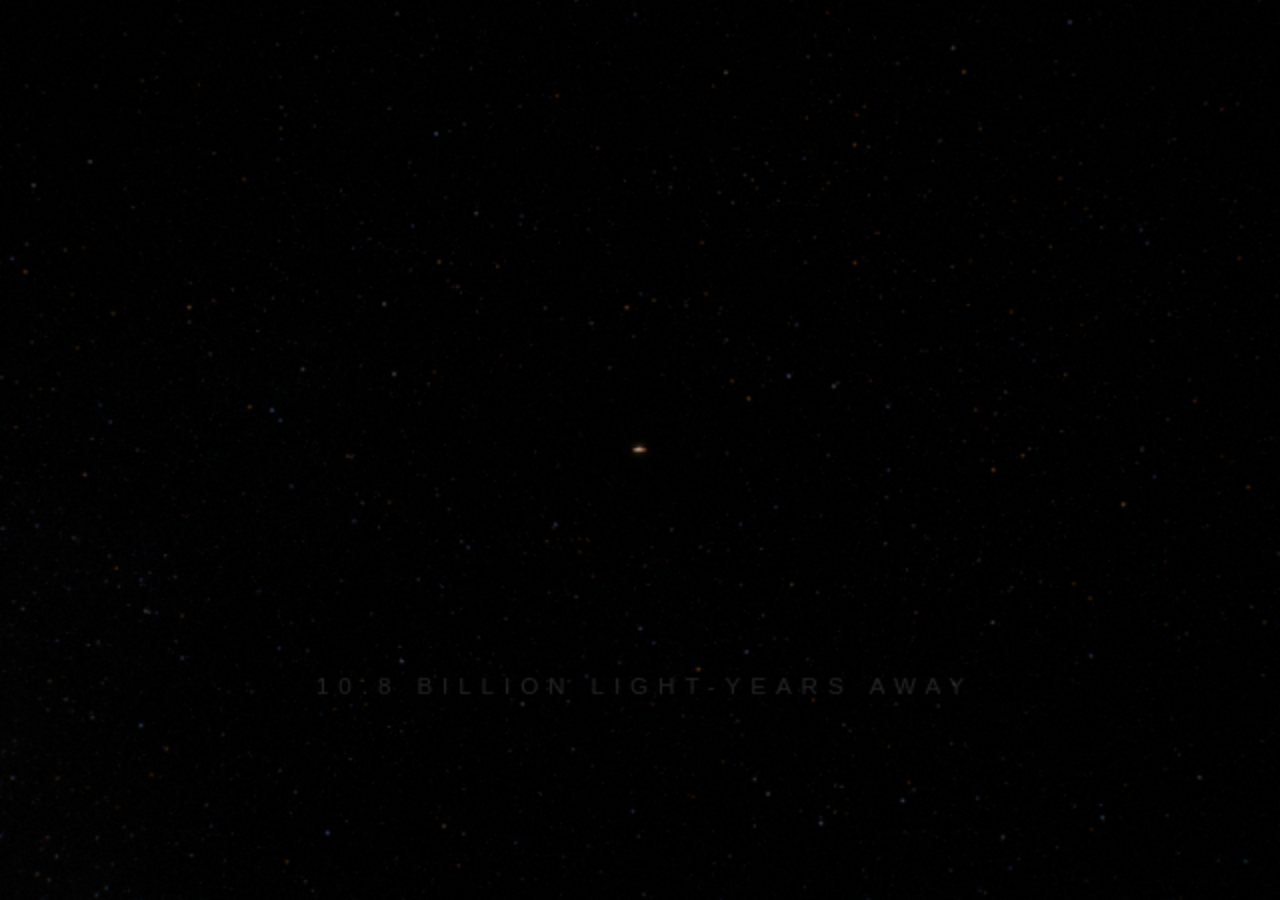
==== index.html @ 1db9c332 "TON 618: GR ray-traced black hole renderer (work in progress) WebGL2 Schwarzschild geodesic tracer w" ====
<!DOCTYPE html>
<html lang="en">
<head>
<meta charset="utf-8">
<meta name="viewport" content="width=device-width, initial-scale=1">
<title>TON 618 — An Ultramassive Black Hole</title>
<style>
  html, body { margin: 0; height: 100%; background: #000; overflow: hidden; font-family: 'Inter', 'Helvetica Neue', Arial, sans-serif; }
  #gl { position: fixed; inset: 0; width: 100vw; height: 100vh; display: block; }
  #bar { position: fixed; left: 0; right: 0; bottom: 0; display: flex; gap: 14px; align-items: center; padding: 14px 22px;
         background: linear-gradient(transparent, rgba(0,0,0,.65)); color: #cfd6e4; font-size: 13px; letter-spacing: .08em;
         opacity: 0; transition: opacity .4s; }
  body:hover #bar { opacity: 1; }
  #bar button { background: none; border: 1px solid rgba(255,255,255,.35); color: #fff; border-radius: 4px; width: 38px; height: 28px; cursor: pointer; }
  #scrub { flex: 1; accent-color: #ffb266; }
  #bar select { background: #111; color: #ddd; border: 1px solid #444; border-radius: 4px; padding: 3px 6px; }
  #err { display: none; position: fixed; top: 40%; width: 100%; text-align: center; color: #f88; font-size: 16px; }
  body.export #bar { display: none; }
</style>
</head>
<body>
<canvas id="gl"></canvas>
<div id="err"></div>
<div id="bar">
  <button id="play" title="Play / pause (space)">&#10074;&#10074;</button>
  <span id="time">0:00</span>
  <input id="scrub" type="range" min="0" max="87" step="0.01" value="0">
  <label><input id="captions" type="checkbox" checked> captions</label>
  <select id="res" title="Render resolution">
    <option value="0.35">Draft</option>
    <option value="0.5" selected>Balanced</option>
    <option value="0.75">High</option>
    <option value="1">Native</option>
  </select>
</div>
<script src="src/shaders.js"></script>
<script src="src/noise.js"></script>
<script src="src/timeline.js"></script>
<script src="src/overlay.js"></script>
<script src="src/main.js"></script>
</body>
</html>
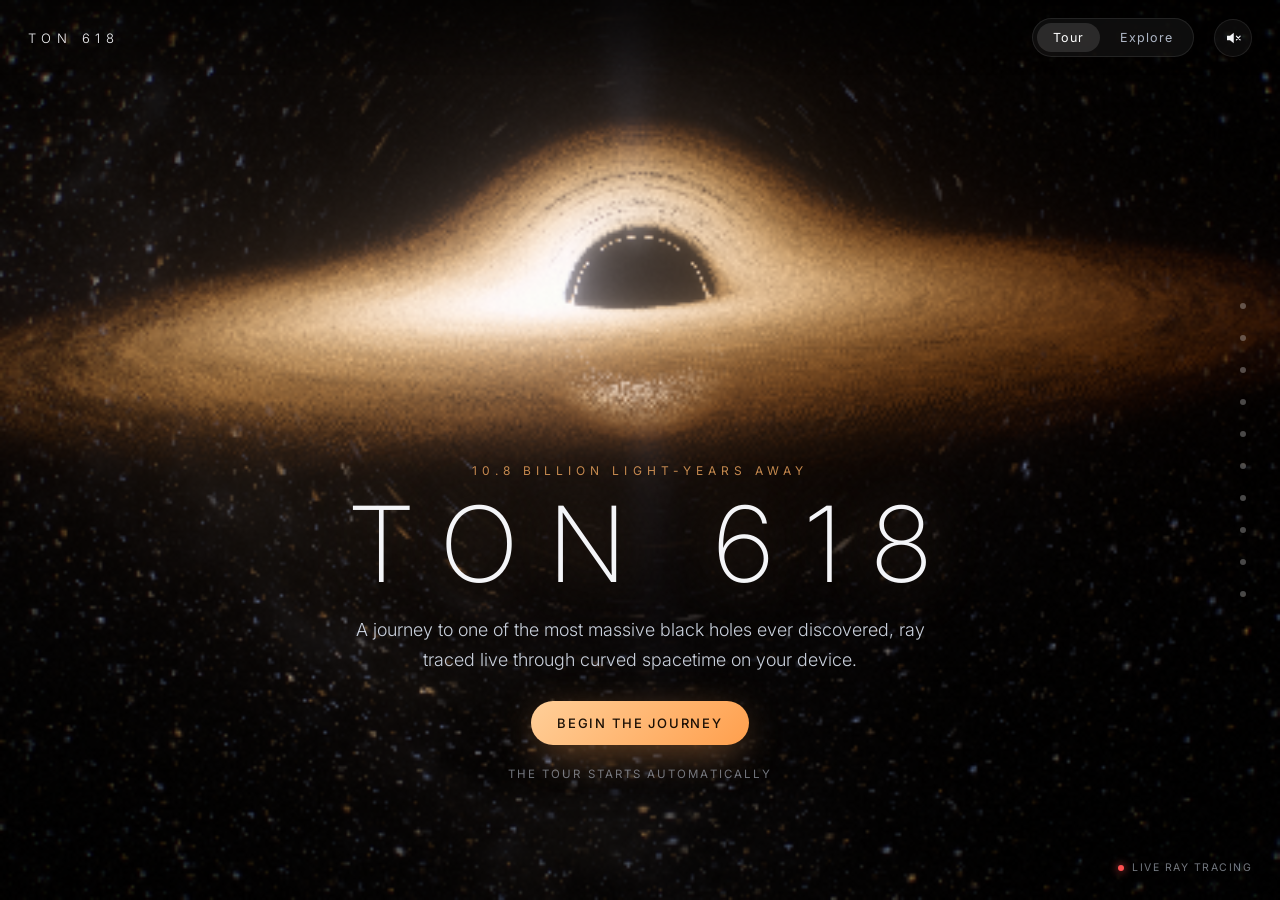
==== commit 8a4bf4cf: "Website becomes index.html; film player/exporter moves to film.html on the shared engine The film ex" ====
--- a/index.html
+++ b/index.html
@@ -2,41 +2,119 @@
 <html lang="en">
 <head>
 <meta charset="utf-8">
-<meta name="viewport" content="width=device-width, initial-scale=1">
-<title>TON 618 — An Ultramassive Black Hole</title>
-<style>
-  html, body { margin: 0; height: 100%; background: #000; overflow: hidden; font-family: 'Inter', 'Helvetica Neue', Arial, sans-serif; }
-  #gl { position: fixed; inset: 0; width: 100vw; height: 100vh; display: block; }
-  #bar { position: fixed; left: 0; right: 0; bottom: 0; display: flex; gap: 14px; align-items: center; padding: 14px 22px;
-         background: linear-gradient(transparent, rgba(0,0,0,.65)); color: #cfd6e4; font-size: 13px; letter-spacing: .08em;
-         opacity: 0; transition: opacity .4s; }
-  body:hover #bar { opacity: 1; }
-  #bar button { background: none; border: 1px solid rgba(255,255,255,.35); color: #fff; border-radius: 4px; width: 38px; height: 28px; cursor: pointer; }
-  #scrub { flex: 1; accent-color: #ffb266; }
-  #bar select { background: #111; color: #ddd; border: 1px solid #444; border-radius: 4px; padding: 3px 6px; }
-  #err { display: none; position: fixed; top: 40%; width: 100%; text-align: center; color: #f88; font-size: 16px; }
-  body.export #bar { display: none; }
-</style>
+<meta name="viewport" content="width=device-width, initial-scale=1, viewport-fit=cover">
+<meta name="theme-color" content="#000000">
+<link rel="icon" href="data:image/svg+xml,%3Csvg xmlns=%22http://www.w3.org/2000/svg%22 viewBox=%220 0 32 32%22%3E%3Ccircle cx=%2216%22 cy=%2216%22 r=%2213%22 fill=%22none%22 stroke=%22%23ffb266%22 stroke-width=%223%22/%3E%3Ccircle cx=%2216%22 cy=%2216%22 r=%228%22/%3E%3C/svg%3E">
+<title>TON 618 — Journey to an Ultramassive Black Hole</title>
+<meta name="description" content="A real-time, general-relativistic journey to TON 618, one of the most massive black holes ever discovered: 40.7 billion solar masses, 10.8 billion light-years away.">
+<meta property="og:title" content="TON 618 — Journey to an Ultramassive Black Hole">
+<meta property="og:description" content="Real-time GPU ray tracing through curved spacetime. Lensing, Doppler beaming and a sense of truly cosmic scale.">
+<meta property="og:image" content="media/poster.jpg">
+<link rel="preconnect" href="https://fonts.googleapis.com">
+<link rel="preconnect" href="https://fonts.gstatic.com" crossorigin>
+<link href="https://fonts.googleapis.com/css2?family=Inter:wght@200;300;400;500;600&display=swap" rel="stylesheet">
+<link rel="stylesheet" href="site/style.css">
 </head>
-<body>
-<canvas id="gl"></canvas>
-<div id="err"></div>
-<div id="bar">
-  <button id="play" title="Play / pause (space)">&#10074;&#10074;</button>
-  <span id="time">0:00</span>
-  <input id="scrub" type="range" min="0" max="87" step="0.01" value="0">
-  <label><input id="captions" type="checkbox" checked> captions</label>
-  <select id="res" title="Render resolution">
-    <option value="0.35">Draft</option>
-    <option value="0.5" selected>Balanced</option>
-    <option value="0.75">High</option>
-    <option value="1">Native</option>
-  </select>
-</div>
-<script src="src/shaders.js"></script>
-<script src="src/noise.js"></script>
-<script src="src/timeline.js"></script>
-<script src="src/overlay.js"></script>
-<script src="src/main.js"></script>
+<body class="is-loading">
+  <canvas id="bh" aria-label="Real-time ray-traced rendering of the black hole TON 618"></canvas>
+  <canvas id="fx" aria-hidden="true"></canvas>
+  <svg id="lines" aria-hidden="true"></svg>
+  <div id="labels" aria-hidden="true"></div>
+
+  <!-- loader -->
+  <div id="loader">
+    <div class="ld-ring"></div>
+    <div class="ld-title">TON&nbsp;618</div>
+    <div class="ld-sub" id="ld-sub">Bending spacetime&hellip;</div>
+  </div>
+
+  <!-- header -->
+  <header id="top">
+    <button class="brand" id="brand" aria-label="Back to start">TON&nbsp;618</button>
+    <nav class="modes">
+      <button id="m-tour" class="on">Tour</button>
+      <button id="m-explore">Explore</button>
+      <button id="m-film">Film</button>
+    </nav>
+    <div class="tools">
+      <button id="b-sound" class="icon" aria-label="Toggle sound" title="Sound">
+        <svg viewBox="0 0 24 24"><path d="M4 9h4l5-4v14l-5-4H4z" fill="currentColor"/><path class="wave" d="M16 8.5a5 5 0 0 1 0 7M18.5 6a8.5 8.5 0 0 1 0 12" fill="none" stroke="currentColor" stroke-width="1.6" stroke-linecap="round"/><path class="mute" d="M16.5 9.5l5 5m0-5l-5 5" stroke="currentColor" stroke-width="1.6" stroke-linecap="round"/></svg>
+      </button>
+    </div>
+  </header>
+
+  <!-- story progress (segments) -->
+  <div id="segs" role="tablist" aria-label="Chapters"></div>
+
+  <!-- hero -->
+  <section id="hero">
+    <p class="eyebrow">10.8 billion light-years away</p>
+    <h1>TON&nbsp;618</h1>
+    <p class="lede">A journey to one of the most massive black holes ever discovered, ray traced live through curved spacetime on your device.</p>
+    <div class="cta-row">
+      <button class="btn primary" id="begin">Begin the journey</button>
+      <button class="btn ghost" id="hero-film">Watch the film</button>
+    </div>
+    <p class="hint" id="hero-hint">The tour starts automatically</p>
+  </section>
+
+  <!-- chapter card -->
+  <article id="card" aria-live="polite">
+    <div class="card-in">
+      <div class="meta"><span class="kicker" id="c-kicker"></span><span class="count" id="c-count"></span></div>
+      <h2 id="c-title"></h2>
+      <p id="c-body"></p>
+      <dl class="facts" id="c-facts"></dl>
+      <div class="card-foot">
+        <button class="icon nav" id="prev" aria-label="Previous chapter"><svg viewBox="0 0 24 24"><path d="M15 5l-7 7 7 7" fill="none" stroke="currentColor" stroke-width="1.6"/></svg></button>
+        <button class="icon nav" id="pause" aria-label="Pause the tour"><svg viewBox="0 0 24 24"><g class="i-pause"><rect x="7" y="5" width="3" height="14" fill="currentColor"/><rect x="14" y="5" width="3" height="14" fill="currentColor"/></g><path class="i-play" d="M8 5l11 7-11 7z" fill="currentColor"/></svg></button>
+        <button class="icon nav" id="next" aria-label="Next chapter"><svg viewBox="0 0 24 24"><path d="M9 5l7 7-7 7" fill="none" stroke="currentColor" stroke-width="1.6"/></svg></button>
+        <div class="bar"><i id="c-bar"></i></div>
+        <button class="btn small primary" id="c-cta">Watch the film</button>
+      </div>
+    </div>
+  </article>
+
+  <!-- relativity indicator -->
+  <div id="relpill"><span class="dot"></span><span id="reltext">Relativistic effects: on</span></div>
+
+  <!-- explore panel -->
+  <aside id="explore">
+    <p class="ex-hint" id="ex-hint">Drag to orbit &middot; scroll or pinch to zoom</p>
+    <div class="toggles">
+      <label><input type="checkbox" id="t-doppler" checked><span>Doppler beaming</span></label>
+      <label><input type="checkbox" id="t-jets" checked><span>Jets</span></label>
+      <label><input type="checkbox" id="t-spin" checked><span>Auto-orbit</span></label>
+    </div>
+  </aside>
+
+  <!-- live stats -->
+  <div id="stats"><span class="live"></span><span id="st-text">Live ray tracing</span></div>
+
+  <!-- film modal -->
+  <div id="film" role="dialog" aria-modal="true" aria-label="The film">
+    <div class="film-in">
+      <button class="icon close" id="film-close" aria-label="Close film"><svg viewBox="0 0 24 24"><path d="M6 6l12 12M18 6L6 18" stroke="currentColor" stroke-width="1.6"/></svg></button>
+      <video id="video" controls playsinline preload="none" poster="media/poster.jpg">
+        <source src="media/TON618_1080p.mp4" type="video/mp4">
+      </video>
+      <p class="film-meta">Journey to TON 618 &middot; 1:27 &middot; <a href="media/TON618_4K.mp4">Download 4K</a></p>
+    </div>
+  </div>
+
+  <!-- fallback -->
+  <div id="fallback">
+    <h2>TON 618</h2>
+    <p id="fb-msg">This device can't run the live ray tracer (WebGL2 is required).</p>
+    <button class="btn primary" id="fb-film">Watch the film instead</button>
+  </div>
+
+  <audio id="music" src="media/score.mp3" loop preload="none"></audio>
+
+  <script src="src/shaders.js"></script>
+  <script src="src/noise.js"></script>
+  <script src="src/engine.js"></script>
+  <script src="site/chapters.js"></script>
+  <script src="site/app.js"></script>
 </body>
 </html>
--- a/site/style.css
+++ b/site/style.css
@@ -0,0 +1,186 @@
+:root {
+  --amber: #ffb266;
+  --amber-soft: rgba(255, 178, 102, .75);
+  --ink: #f4f5f8;
+  --muted: #aeb6c5;
+  --glass: rgba(10, 12, 18, .46);
+  --line: rgba(255, 255, 255, .09);
+  --safe-b: env(safe-area-inset-bottom, 0px);
+  --safe-t: env(safe-area-inset-top, 0px);
+  --ease: cubic-bezier(.22, .7, .18, 1);
+}
+* { box-sizing: border-box; }
+html, body { margin: 0; height: 100%; background: #000; color: var(--ink); overflow: hidden;
+  font-family: 'Inter', -apple-system, 'Segoe UI', Roboto, 'Helvetica Neue', Arial, sans-serif;
+  -webkit-font-smoothing: antialiased; -webkit-tap-highlight-color: transparent; }
+button { font: inherit; color: inherit; background: none; border: 0; cursor: pointer; padding: 0; }
+#bh, #fx { position: fixed; inset: 0; width: 100vw; height: 100vh; height: 100dvh; display: block; touch-action: none; }
+#fx { pointer-events: none; }
+#lines { position: fixed; inset: 0; width: 100%; height: 100%; pointer-events: none; overflow: visible; }
+#labels { position: fixed; inset: 0; pointer-events: none; }
+
+/* ---------- loader ---------- */
+#loader { position: fixed; inset: 0; display: grid; place-content: center; justify-items: center; gap: 18px; background: #000;
+  z-index: 50; transition: opacity 1.2s var(--ease), visibility 1.2s; }
+body:not(.is-loading) #loader { opacity: 0; visibility: hidden; }
+.ld-ring { width: 74px; height: 74px; border-radius: 50%; box-shadow: 0 0 0 1px rgba(255,190,130,.15), 0 0 40px 6px rgba(255,170,90,.25), inset 0 0 18px rgba(255,190,130,.35);
+  background: radial-gradient(circle, #000 52%, rgba(255,200,140,.9) 54%, rgba(255,150,70,.25) 62%, transparent 70%); animation: spin 2.4s linear infinite; }
+@keyframes spin { to { transform: rotate(360deg); filter: hue-rotate(10deg); } }
+.ld-title { font-weight: 200; letter-spacing: .5em; font-size: 22px; margin-right: -.5em; }
+.ld-sub { color: var(--muted); font-size: 12px; letter-spacing: .2em; text-transform: uppercase; }
+
+/* ---------- header ---------- */
+header#top { position: fixed; top: 0; left: 0; right: 0; display: flex; align-items: center; gap: 20px;
+  padding: calc(18px + var(--safe-t)) 28px 18px; z-index: 20; background: linear-gradient(rgba(0,0,0,.55), transparent); }
+.brand { font-weight: 300; letter-spacing: .42em; font-size: 13px; }
+.modes { margin-left: auto; display: flex; gap: 4px; padding: 4px; border-radius: 999px; background: rgba(255,255,255,.05); border: 1px solid var(--line);
+  backdrop-filter: blur(10px); -webkit-backdrop-filter: blur(10px); }
+.modes button { padding: 7px 16px; border-radius: 999px; font-size: 12.5px; letter-spacing: .08em; color: var(--muted); transition: all .35s var(--ease); }
+.modes button.on { background: rgba(255,255,255,.12); color: #fff; }
+.modes button:hover { color: #fff; }
+.tools { display: flex; gap: 8px; }
+.icon { width: 38px; height: 38px; display: grid; place-items: center; border-radius: 50%; border: 1px solid var(--line); background: rgba(255,255,255,.04);
+  transition: background .3s, border-color .3s; }
+.icon:hover { background: rgba(255,255,255,.1); border-color: rgba(255,255,255,.2); }
+.icon svg { width: 18px; height: 18px; }
+#b-sound .wave { display: none; } #b-sound.on .wave { display: inline; } #b-sound.on .mute { display: none; }
+
+/* ---------- story segments ---------- */
+#segs { position: fixed; right: 26px; top: 50%; transform: translateY(-50%); display: flex; flex-direction: column; gap: 10px; z-index: 15;
+  transition: opacity .6s; }
+#segs button { position: relative; width: 22px; height: 22px; display: grid; place-items: center; }
+#segs button i { width: 6px; height: 6px; border-radius: 50%; background: rgba(255,255,255,.28); transition: all .4s var(--ease); }
+#segs button.on i { background: var(--amber); box-shadow: 0 0 12px var(--amber); transform: scale(1.35); }
+#segs button span { position: absolute; right: 30px; white-space: nowrap; font-size: 11px; letter-spacing: .18em; text-transform: uppercase; color: var(--muted);
+  opacity: 0; transform: translateX(6px); transition: all .3s var(--ease); pointer-events: none; }
+#segs button:hover span { opacity: 1; transform: none; }
+
+/* ---------- hero ---------- */
+#hero { position: fixed; inset: 0; display: flex; flex-direction: column; align-items: center; justify-content: flex-end; text-align: center;
+  padding: 0 24px calc(12vh + var(--safe-b)); z-index: 10; transition: opacity 1.1s var(--ease), transform 1.1s var(--ease); }
+body:not(.at-hero) #hero { opacity: 0; transform: translateY(16px); pointer-events: none; }
+.eyebrow { text-shadow: 0 1px 10px #000; margin: 0 0 14px; color: var(--amber-soft); font-size: 12px; letter-spacing: .42em; text-transform: uppercase; }
+#hero h1 { margin: 0; font-weight: 200; font-size: clamp(48px, 8.2vw, 124px); letter-spacing: .32em; margin-right: -.32em; line-height: 1;
+  text-shadow: 0 0 60px rgba(255, 200, 150, .35); }
+.lede { max-width: 600px; margin: 18px auto 26px; color: #c9d0dc; font-weight: 300; font-size: clamp(15px, 1.4vw, 18px); line-height: 1.65; }
+.cta-row { display: flex; gap: 12px; flex-wrap: wrap; justify-content: center; }
+.btn { padding: 14px 26px; border-radius: 999px; font-size: 13px; letter-spacing: .14em; text-transform: uppercase; font-weight: 500; transition: all .35s var(--ease); }
+.btn.primary { background: linear-gradient(135deg, #ffcf99, #ff9f4d); color: #1a0f05; box-shadow: 0 10px 40px -10px rgba(255,160,80,.6); }
+.btn.primary:hover { transform: translateY(-1px); box-shadow: 0 14px 50px -10px rgba(255,160,80,.8); }
+.btn.ghost { border: 1px solid rgba(255,255,255,.22); color: #fff; background: rgba(255,255,255,.04); backdrop-filter: blur(8px); -webkit-backdrop-filter: blur(8px); }
+.btn.ghost:hover { background: rgba(255,255,255,.1); }
+.btn.small { padding: 9px 16px; font-size: 11px; }
+.hint { margin-top: 22px; color: rgba(200,208,222,.55); font-size: 11.5px; letter-spacing: .18em; text-transform: uppercase; }
+
+/* ---------- chapter card ---------- */
+#card { position: fixed; left: 40px; bottom: calc(40px + var(--safe-b)); width: min(460px, 38vw); z-index: 12;
+  transition: opacity .8s var(--ease), transform .8s var(--ease); }
+body.at-hero #card, body.mode-explore #card { opacity: 0; transform: translateY(18px); pointer-events: none; }
+.card-in { padding: 26px 28px 20px; border-radius: 20px; background: var(--glass); border: 1px solid var(--line);
+  backdrop-filter: blur(18px) saturate(150%); -webkit-backdrop-filter: blur(18px) saturate(150%); box-shadow: 0 30px 80px -30px rgba(0,0,0,.8); }
+#card .swap { transition: opacity .45s var(--ease), transform .45s var(--ease); }
+#card.out .swap { opacity: 0; transform: translateY(8px); }
+.meta { display: flex; justify-content: space-between; align-items: baseline; }
+.kicker { color: var(--amber); font-size: 11px; font-weight: 600; letter-spacing: .3em; text-transform: uppercase; }
+.count { color: var(--muted); font-size: 11px; letter-spacing: .2em; font-variant-numeric: tabular-nums; }
+#c-title { margin: 12px 0 10px; font-weight: 250; font-weight: 300; font-size: clamp(28px, 2.6vw, 40px); letter-spacing: -.01em; line-height: 1.12; }
+#c-body { margin: 0; color: #c9d0dc; font-weight: 300; font-size: 15px; line-height: 1.65; }
+.facts { display: grid; grid-template-columns: repeat(3, 1fr); gap: 14px; margin: 20px 0 16px; padding-top: 16px; border-top: 1px solid var(--line); }
+.facts div { min-width: 0; }
+.facts dt { font-size: 18px; font-weight: 300; color: #fff; white-space: nowrap; overflow: hidden; text-overflow: ellipsis; }
+.facts dd { margin: 4px 0 0; font-size: 10px; letter-spacing: .14em; text-transform: uppercase; color: var(--muted); line-height: 1.4; }
+.card-foot { display: flex; align-items: center; gap: 8px; }
+.card-foot .icon { width: 34px; height: 34px; }
+.card-foot .icon svg { width: 16px; height: 16px; }
+#pause .i-play { display: none; } body.paused #pause .i-play { display: inline; } body.paused #pause .i-pause { display: none; }
+.bar { flex: 1; height: 2px; background: rgba(255,255,255,.1); border-radius: 2px; overflow: hidden; margin-left: 6px; }
+.bar i { display: block; height: 100%; width: 0; background: linear-gradient(90deg, var(--amber), #ffd8a8); }
+#c-cta { display: none; margin-left: 8px; } #card.cta #c-cta { display: inline-block; } body.no-film #c-cta { display: none !important; }
+
+/* ---------- callouts ---------- */
+#lines line { stroke: rgba(255,255,255,.55); stroke-width: 1; }
+#lines circle { fill: none; stroke: #fff; stroke-width: 1.2; }
+#lines circle.core { fill: #fff; stroke: none; }
+.lab { position: absolute; left: 0; top: 0; white-space: nowrap; transition: opacity .7s var(--ease); }
+.lab b { display: block; font-weight: 600; font-size: 11px; letter-spacing: .22em; text-transform: uppercase; color: #fff; text-shadow: 0 1px 8px rgba(0,0,0,.9); }
+.lab s { display: block; text-decoration: none; margin-top: 4px; font-size: 12.5px; font-weight: 300; color: #c9d0dc; text-shadow: 0 1px 8px rgba(0,0,0,.9); }
+.lab.right { transform: translate(10px, -50%); }
+.lab.left { transform: translate(calc(-100% - 10px), -50%); text-align: right; }
+
+/* ---------- relativity pill ---------- */
+#relpill { position: fixed; left: 50%; top: calc(86px + var(--safe-t)); transform: translate(-50%, -10px); display: flex; align-items: center; gap: 10px; padding: 9px 16px;
+  border-radius: 999px; background: var(--glass); border: 1px solid var(--line); backdrop-filter: blur(12px); -webkit-backdrop-filter: blur(12px);
+  font-size: 11px; letter-spacing: .2em; text-transform: uppercase; opacity: 0; transition: all .6s var(--ease); z-index: 14; }
+#relpill.show { opacity: 1; transform: translate(-50%, 0); }
+#relpill .dot { width: 8px; height: 8px; border-radius: 50%; background: #7dffb2; box-shadow: 0 0 10px #7dffb2; transition: all .4s; }
+#relpill.off .dot { background: #ff6b6b; box-shadow: 0 0 10px #ff6b6b; }
+
+/* ---------- explore ---------- */
+#explore { position: fixed; left: 50%; bottom: calc(28px + var(--safe-b)); transform: translate(-50%, 20px); opacity: 0; pointer-events: none; z-index: 12;
+  display: flex; flex-direction: column; align-items: center; gap: 12px; transition: all .7s var(--ease); }
+body.mode-explore #explore { opacity: 1; transform: translate(-50%, 0); pointer-events: auto; }
+.ex-hint { margin: 0; font-size: 11.5px; letter-spacing: .18em; text-transform: uppercase; color: rgba(220,226,236,.7); text-shadow: 0 1px 6px #000; }
+.toggles { display: flex; gap: 6px; padding: 6px; border-radius: 999px; background: var(--glass); border: 1px solid var(--line); backdrop-filter: blur(14px); -webkit-backdrop-filter: blur(14px); }
+.toggles label { cursor: pointer; }
+.toggles input { display: none; }
+.toggles span { display: block; padding: 8px 14px; border-radius: 999px; font-size: 12px; letter-spacing: .06em; color: var(--muted); transition: all .3s; }
+.toggles input:checked + span { background: rgba(255,178,102,.16); color: #ffd3a6; }
+
+/* ---------- live stats ---------- */
+#stats { position: fixed; right: 28px; bottom: calc(26px + var(--safe-b)); display: flex; align-items: center; gap: 8px; font-size: 10.5px; letter-spacing: .14em;
+  text-transform: uppercase; color: rgba(190,198,212,.6); z-index: 11; font-variant-numeric: tabular-nums; }
+#stats .live { width: 6px; height: 6px; border-radius: 50%; background: #ff5050; box-shadow: 0 0 8px #ff5050; animation: blink 2s infinite; }
+@keyframes blink { 50% { opacity: .35; } }
+body.mode-explore #stats { bottom: calc(120px + var(--safe-b)); }
+
+/* ---------- film ---------- */
+#film { position: fixed; inset: 0; z-index: 40; display: grid; place-items: center; background: rgba(0,0,0,.92); opacity: 0; visibility: hidden;
+  transition: opacity .6s var(--ease), visibility .6s; padding: 20px; }
+body.film-open #film { opacity: 1; visibility: visible; }
+.film-in { position: relative; width: min(1400px, 100%); }
+#video { width: 100%; aspect-ratio: 16 / 9; background: #000; border-radius: 10px; display: block; }
+.film-meta { text-align: center; color: var(--muted); font-size: 12px; letter-spacing: .14em; text-transform: uppercase; }
+.film-meta a { color: var(--amber); text-decoration: none; }
+.close { position: absolute; right: 0; top: -52px; }
+
+/* ---------- fallback ---------- */
+#fallback { position: fixed; inset: 0; display: none; place-content: center; text-align: center; gap: 14px; padding: 30px; z-index: 30;
+  background: #000 url(../media/poster.jpg) center / cover no-repeat; }
+#fallback h2 { font-weight: 200; letter-spacing: .4em; font-size: 48px; margin: 0; }
+#fallback p { color: #c9d0dc; max-width: 460px; margin: 0 auto 10px; }
+body.no-webgl #fallback { display: grid; }
+
+/* ---------- phones & small tablets ---------- */
+@media (max-width: 760px), (max-height: 520px) and (pointer: coarse) {
+  header#top { padding: calc(12px + var(--safe-t)) 14px 12px; gap: 10px; }
+  .brand { font-size: 11px; letter-spacing: .32em; }
+  .modes button { padding: 6px 11px; font-size: 11.5px; }
+  .icon { width: 34px; height: 34px; }
+  #segs { top: calc(60px + var(--safe-t)); left: 14px; right: 14px; transform: none; flex-direction: row; gap: 4px; }
+  #segs button { flex: 1; height: 14px; width: auto; }
+  #segs button i { width: 100%; height: 2px; border-radius: 2px; }
+  #segs button.on i { transform: none; box-shadow: 0 0 8px var(--amber); }
+  #segs button span { display: none; }
+  #card { left: 10px; right: 10px; width: auto; bottom: calc(10px + var(--safe-b)); }
+  .card-in { padding: 18px 18px 14px; border-radius: 18px; }
+  #c-title { font-size: 26px; margin: 8px 0 6px; }
+  #c-body { font-size: 13.5px; line-height: 1.55; }
+  .facts { gap: 8px; margin: 12px 0 10px; padding-top: 12px; }
+  .facts dt { font-size: 15px; }
+  .facts dd { font-size: 8.5px; letter-spacing: .1em; }
+  #stats { display: none; }
+  #relpill { top: calc(84px + var(--safe-t)); font-size: 10px; }
+  .lab b { font-size: 9.5px; letter-spacing: .16em; }
+  .lab s { font-size: 11px; }
+  #hero { padding-bottom: calc(7vh + var(--safe-b)); }
+  .lede { font-size: 14px; margin: 14px auto 20px; }
+  #hero h1 { letter-spacing: .22em; margin-right: -.22em; }
+  .close { top: -48px; }
+}
+@media (max-height: 520px) and (pointer: coarse) {     /* phone in landscape */
+  #card { left: 10px; right: auto; width: min(400px, 50vw); }
+  #c-body { display: -webkit-box; -webkit-line-clamp: 3; -webkit-box-orient: vertical; overflow: hidden; }
+  .facts { display: none; }
+  #hero .lede { display: none; }
+}
+@media (prefers-reduced-motion: reduce) { * { transition-duration: .01s !important; animation: none !important; } }
